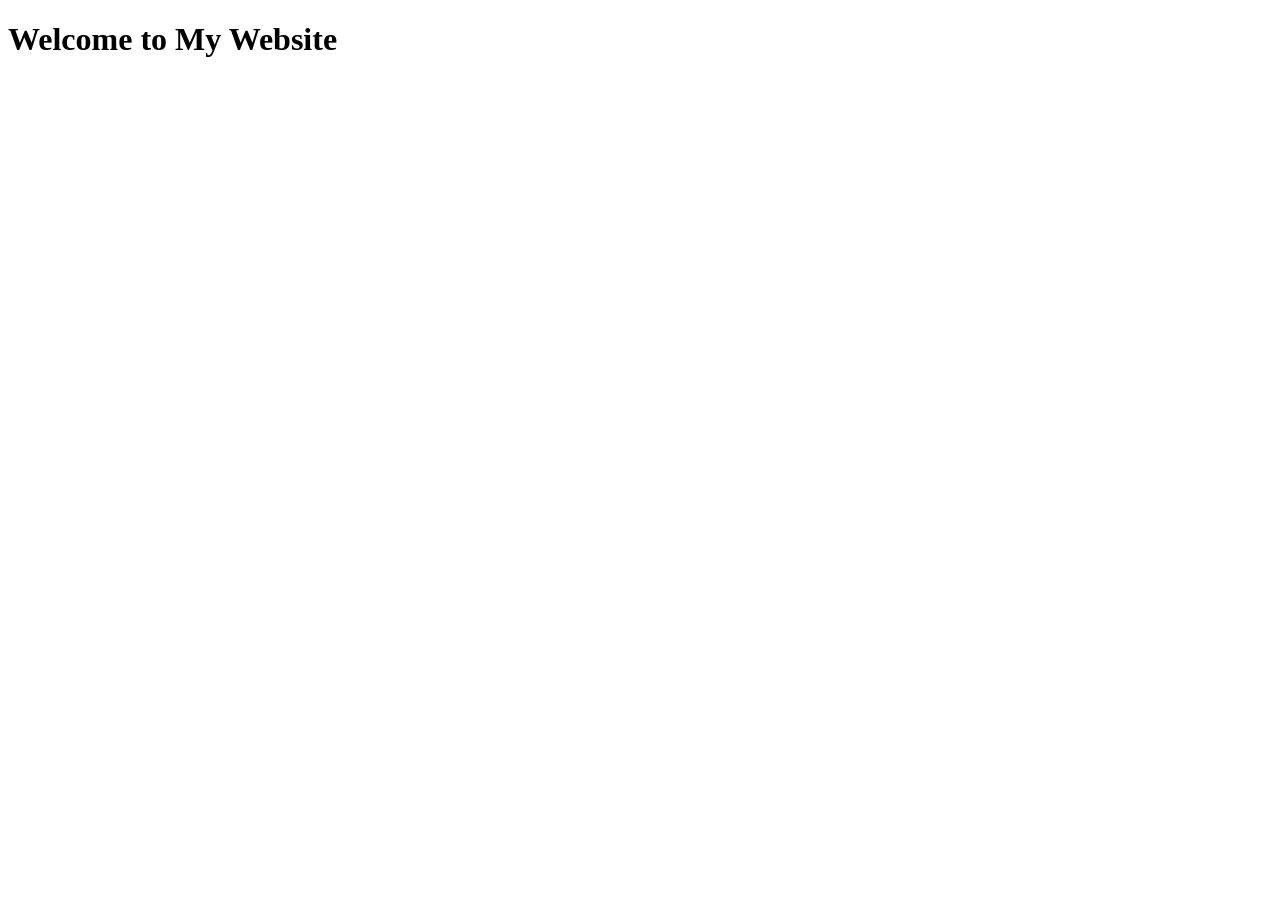
==== about.html @ d02b3698 "Update about.html to add Google Analytics tag" ====
<!DOCTYPE html>
<html lang="en">
<head>
    <meta charset="UTF-8">
    <meta name="viewport" content="width=device-width, initial-scale=1.0">
    <title>Your Website Title</title>
    <script async src="https://www.googletagmanager.com/gtag/js?id=G-6NM7Z8QV94"></script>
    <script>
      window.dataLayer = window.dataLayer || [];
      function gtag(){dataLayer.push(arguments);}
      gtag('js', new Date());

      gtag('config', 'G-6NM7Z8QV94');
    </script>
</head>
<body>
    <h1>Welcome to My Website</h1>
    <!-- Content goes here -->
</body>
</html>
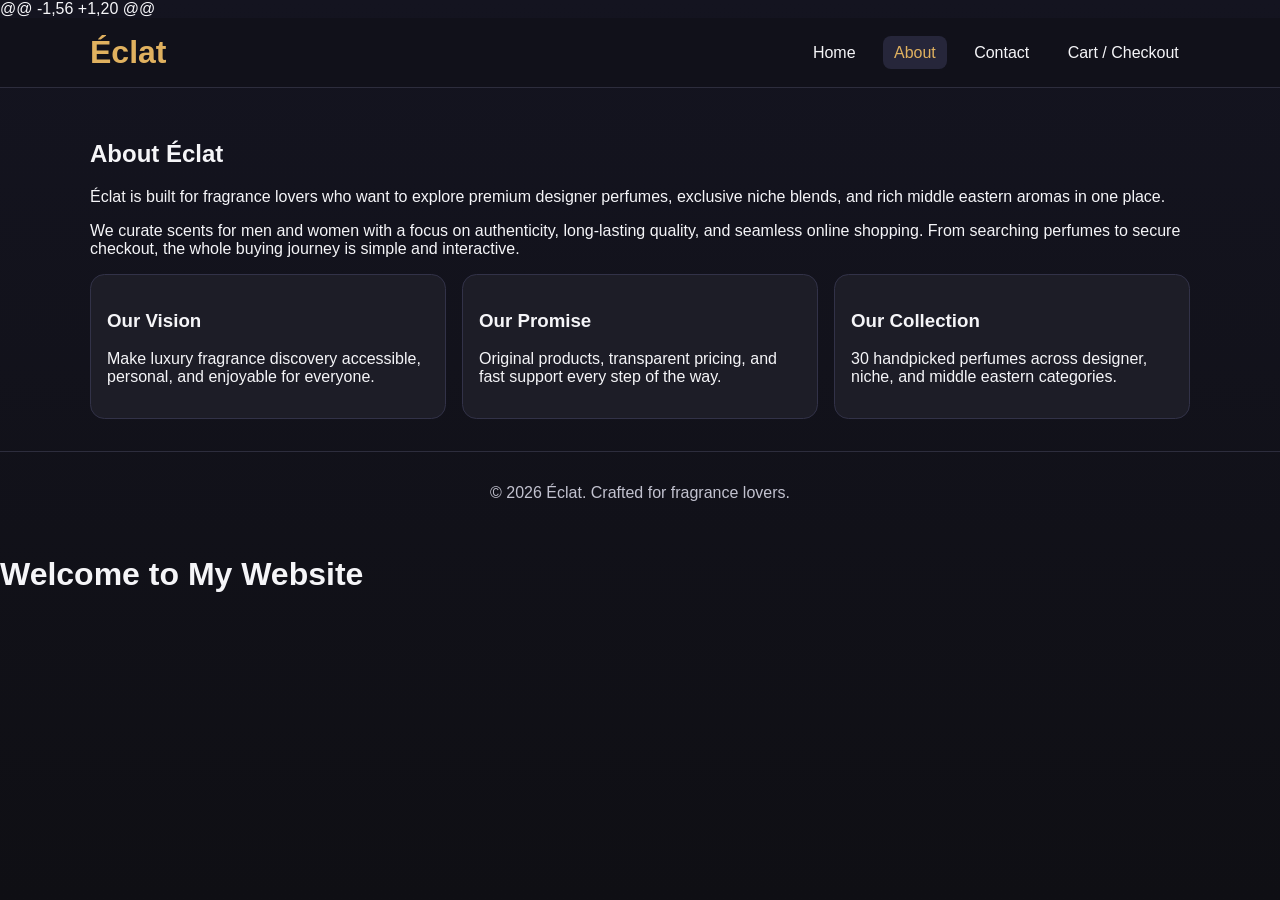
==== commit a9517751: "Update about.html" ====
--- a/about.html
+++ b/about.html
@@ -1,20 +1,63 @@
+@@ -1,56 +1,20 @@
 <!DOCTYPE html>
 <html lang="en">
 <head>
-    <meta charset="UTF-8">
-    <meta name="viewport" content="width=device-width, initial-scale=1.0">
-    <title>Your Website Title</title>
-    <script async src="https://www.googletagmanager.com/gtag/js?id=G-6NM7Z8QV94"></script>
-    <script>
-      window.dataLayer = window.dataLayer || [];
-      function gtag(){dataLayer.push(arguments);}
-      gtag('js', new Date());
+  <meta charset="UTF-8" />
+  <meta name="viewport" content="width=device-width, initial-scale=1.0" />
+  <title>Éclat | About</title>
+  <link rel="stylesheet" href="styles.css" />
+</head>
+<body>
+  <header class="site-header">
+    <div class="container nav-wrap">
+      <h1 class="logo">Éclat</h1>
+      <nav>
+        <ul class="nav-menu">
+          <li><a href="index.html">Home</a></li>
+          <li><a href="about.html" class="active">About</a></li>
+          <li><a href="contact.html">Contact</a></li>
+          <li><a href="checkout.html">Cart / Checkout</a></li>
+        </ul>
+      </nav>
+    </div>
+  </header>
 
-      gtag('config', 'G-6NM7Z8QV94');
-    </script>
+  <main class="container page-content">
+    <h2>About Éclat</h2>
+    <p>
+      Éclat is built for fragrance lovers who want to explore premium designer perfumes, exclusive niche blends,
+      and rich middle eastern aromas in one place.
+    </p>
+    <p>
+      We curate scents for men and women with a focus on authenticity, long-lasting quality, and seamless online shopping.
+      From searching perfumes to secure checkout, the whole buying journey is simple and interactive.
+    </p>
+    <div class="info-cards">
+      <article class="info-card">
+        <h3>Our Vision</h3>
+        <p>Make luxury fragrance discovery accessible, personal, and enjoyable for everyone.</p>
+      </article>
+      <article class="info-card">
+        <h3>Our Promise</h3>
+        <p>Original products, transparent pricing, and fast support every step of the way.</p>
+      </article>
+      <article class="info-card">
+        <h3>Our Collection</h3>
+        <p>30 handpicked perfumes across designer, niche, and middle eastern categories.</p>
+      </article>
+    </div>
+  </main>
+
+  <footer class="site-footer">
+    <div class="container">
+      <p>&copy; 2026 Éclat. Crafted for fragrance lovers.</p>
+    </div>
+  </footer>
+</body>
+</html>
 </head>
 <body>
     <h1>Welcome to My Website</h1>
     <!-- Content goes here -->
 </body>
-</html>+</html>
--- a/styles.css
+++ b/styles.css
@@ -0,0 +1,352 @@
+:root {
+  --bg: #0f0f14;
+  --card: #1d1d27;
+  --text: #f5f5f8;
+  --muted: #c2c2cf;
+  --accent: #e0b15f;
+  --accent-dark: #b68d44;
+  --danger: #ef5350;
+}
+
+* {
+  box-sizing: border-box;
+}
+
+body {
+  margin: 0;
+  font-family: "Segoe UI", Arial, sans-serif;
+  background: linear-gradient(180deg, #141420, #0f0f14);
+  color: var(--text);
+}
+
+.container {
+  width: min(1100px, 92%);
+  margin: 0 auto;
+}
+
+.site-header {
+  background: #11111a;
+  border-bottom: 1px solid #2d2d3d;
+  position: sticky;
+  top: 0;
+  z-index: 99;
+}
+
+.nav-wrap {
+  display: flex;
+  justify-content: space-between;
+  align-items: center;
+  padding: 1rem 0;
+}
+
+.logo {
+  margin: 0;
+  color: var(--accent);
+}
+
+.nav-menu {
+  list-style: none;
+  display: flex;
+  gap: 1rem;
+  padding: 0;
+  margin: 0;
+}
+
+.nav-menu a {
+  color: var(--text);
+  text-decoration: none;
+  padding: 0.5rem 0.7rem;
+  border-radius: 0.5rem;
+}
+
+.nav-menu a:hover,
+.nav-menu a.active {
+  background: #26263a;
+  color: var(--accent);
+}
+
+.hero {
+  padding: 3rem 0;
+  background: radial-gradient(circle at top left, #2a1e14, transparent 50%);
+}
+
+.hero h2 {
+  font-size: clamp(1.7rem, 4vw, 2.5rem);
+  margin-bottom: 0.5rem;
+}
+
+.hero p {
+  color: var(--muted);
+  max-width: 700px;
+}
+
+.btn {
+  display: inline-block;
+  background: var(--accent);
+  color: #151515;
+  border: none;
+  border-radius: 0.6rem;
+  padding: 0.7rem 1.1rem;
+  font-weight: 600;
+  cursor: pointer;
+  text-decoration: none;
+}
+
+.btn:hover {
+  background: var(--accent-dark);
+}
+
+.controls {
+  margin-top: 2rem;
+}
+
+.control-grid {
+  display: grid;
+  grid-template-columns: repeat(auto-fit, minmax(180px, 1fr));
+  gap: 0.8rem;
+}
+
+input, select, textarea {
+  width: 100%;
+  padding: 0.75rem;
+  border: 1px solid #39394f;
+  border-radius: 0.6rem;
+  background: #191925;
+  color: var(--text);
+}
+
+.results-count {
+  color: var(--muted);
+  margin-top: 0.7rem;
+}
+
+.products-grid {
+  display: grid;
+  grid-template-columns: repeat(auto-fit, minmax(230px, 1fr));
+  gap: 1rem;
+  margin: 1rem auto 2rem;
+}
+
+.product-card {
+  background: var(--card);
+  border: 1px solid #323248;
+  border-radius: 0.9rem;
+  overflow: hidden;
+}
+
+.product-card img {
+  width: 100%;
+  height: 220px;
+  object-fit: cover;
+  cursor: pointer;
+}
+
+.product-body {
+  padding: 0.9rem;
+}
+
+.product-body h4 {
+  margin: 0 0 0.3rem;
+}
+
+.details-link {
+  display: inline-block;
+  margin-top: 0.8rem;
+  color: var(--accent);
+  text-decoration: none;
+}
+
+.details-link:hover {
+  text-decoration: underline;
+}
+
+.badge-row {
+  display: flex;
+  gap: 0.5rem;
+  flex-wrap: wrap;
+  margin: 0.5rem 0;
+}
+
+.badge {
+  font-size: 0.75rem;
+  background: #2a2a3d;
+  color: var(--muted);
+  padding: 0.2rem 0.5rem;
+  border-radius: 999px;
+}
+
+.price-row {
+  display: flex;
+  justify-content: space-between;
+  align-items: center;
+}
+
+.price {
+  color: var(--accent);
+  font-size: 1.1rem;
+  font-weight: 700;
+}
+
+.cart-bar, .info-card {
+  background: var(--card);
+  border: 1px solid #323248;
+  border-radius: 0.9rem;
+  padding: 1rem;
+}
+
+.cart-bar {
+  display: flex;
+  justify-content: space-between;
+  align-items: center;
+  margin-bottom: 2rem;
+}
+
+.modal {
+  position: fixed;
+  inset: 0;
+  background: rgba(0, 0, 0, 0.8);
+  display: grid;
+  place-items: center;
+  z-index: 200;
+}
+
+.modal.hidden {
+  display: none;
+}
+
+.modal-content {
+  background: #141424;
+  border: 1px solid #373750;
+  border-radius: 1rem;
+  padding: 1rem;
+  width: min(700px, 90%);
+}
+
+.modal-content img {
+  width: 100%;
+  max-height: 75vh;
+  object-fit: cover;
+  border-radius: 0.6rem;
+}
+
+.close-btn {
+  float: right;
+  background: transparent;
+  color: #fff;
+  border: none;
+  font-size: 1.5rem;
+  cursor: pointer;
+}
+
+.page-content {
+  padding: 2rem 0;
+}
+
+.product-detail-card {
+  background: var(--card);
+  border: 1px solid #323248;
+  border-radius: 0.9rem;
+  padding: 1rem;
+}
+
+.product-detail-layout {
+  display: grid;
+  grid-template-columns: minmax(250px, 420px) 1fr;
+  gap: 1rem;
+}
+
+.product-detail-image {
+  width: 100%;
+  border-radius: 0.7rem;
+  object-fit: cover;
+  max-height: 450px;
+}
+
+.product-detail-info h2 {
+  margin-top: 0;
+}
+
+.product-detail-actions {
+  display: flex;
+  flex-wrap: wrap;
+  gap: 0.6rem;
+  margin-top: 0.8rem;
+}
+
+.btn-muted {
+  background: #2a2a3d;
+  color: #e8e8ef;
+}
+
+.info-cards, .contact-grid, .checkout-grid {
+  display: grid;
+  grid-template-columns: repeat(auto-fit, minmax(280px, 1fr));
+  gap: 1rem;
+}
+
+.form-stack {
+  display: grid;
+  gap: 0.7rem;
+}
+
+.status-text {
+  margin-top: 0.8rem;
+  color: #9be5aa;
+}
+
+.checkout-item {
+  display: grid;
+  grid-template-columns: 1fr auto;
+  gap: 0.5rem;
+  padding: 0.6rem 0;
+  border-bottom: 1px solid #2e2e40;
+}
+
+.checkout-actions {
+  display: flex;
+  gap: 0.4rem;
+}
+
+.checkout-actions button {
+  border: none;
+  background: #2c2c42;
+  color: #fff;
+  border-radius: 0.4rem;
+  padding: 0.3rem 0.5rem;
+  cursor: pointer;
+}
+
+.checkout-actions .remove-btn {
+  background: var(--danger);
+}
+
+.checkout-total {
+  font-size: 1.1rem;
+  color: var(--accent);
+  font-weight: 700;
+  margin-top: 1rem;
+}
+
+.site-footer {
+  border-top: 1px solid #2d2d3d;
+  padding: 1rem 0;
+  color: var(--muted);
+  text-align: center;
+}
+
+@media (max-width: 760px) {
+  .nav-wrap {
+    flex-direction: column;
+    gap: 0.7rem;
+  }
+
+  .cart-bar {
+    flex-direction: column;
+    align-items: flex-start;
+    gap: 0.8rem;
+  }
+
+  .product-detail-layout {
+    grid-template-columns: 1fr;
+  }
+}
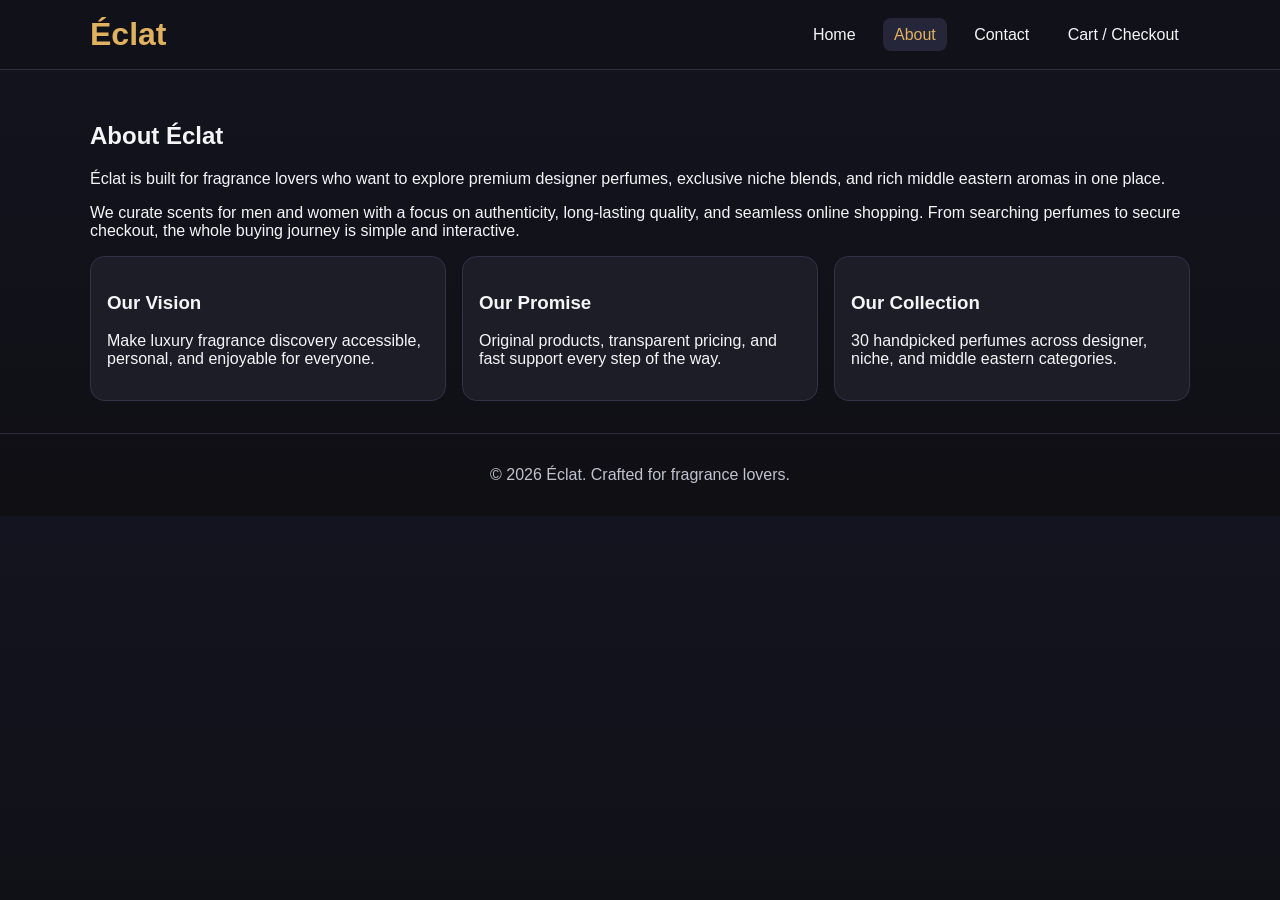
==== commit f6702fa6: "Add Google Analytics tag to all pages. Insert the provided gtag snippet immediately after the openin" ====
--- a/about.html
+++ b/about.html
@@ -1,7 +1,15 @@
-@@ -1,56 +1,20 @@
 <!DOCTYPE html>
 <html lang="en">
 <head>
+  <!-- Google tag (gtag.js) -->
+  <script async src="https://www.googletagmanager.com/gtag/js?id=G-6NM7Z8QV94"></script>
+  <script>
+    window.dataLayer = window.dataLayer || [];
+    function gtag(){dataLayer.push(arguments);}
+    gtag('js', new Date());
+
+    gtag('config', 'G-6NM7Z8QV94');
+  </script>
   <meta charset="UTF-8" />
   <meta name="viewport" content="width=device-width, initial-scale=1.0" />
   <title>Éclat | About</title>
@@ -55,9 +63,3 @@
   </footer>
 </body>
 </html>
-</head>
-<body>
-    <h1>Welcome to My Website</h1>
-    <!-- Content goes here -->
-</body>
-</html>
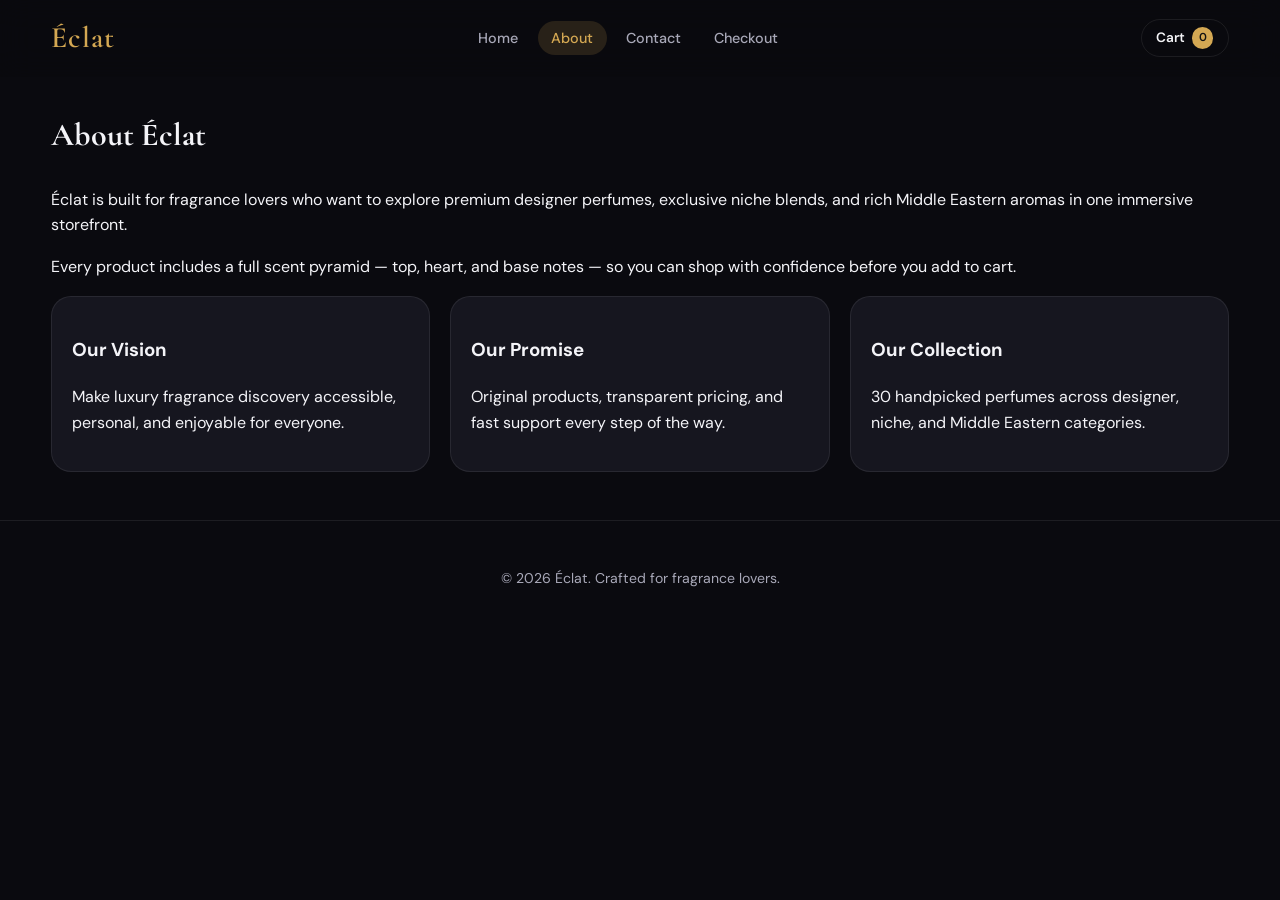
==== commit 2cf94875: "Elevate Éclat with luxury UI, scent pyramids, and performance fixes. Add premium typography, fluid p" ====
--- a/about.html
+++ b/about.html
@@ -1,57 +1,62 @@
 <!DOCTYPE html>
 <html lang="en">
 <head>
-  <!-- Google tag (gtag.js) -->
-  <script async src="https://www.googletagmanager.com/gtag/js?id=G-6NM7Z8QV94"></script>
+  <script async src="https://www.googletagmanager.com/gtag/js?id=G-GWTW44PSPQ"></script>
   <script>
     window.dataLayer = window.dataLayer || [];
     function gtag(){dataLayer.push(arguments);}
     gtag('js', new Date());
-
-    gtag('config', 'G-6NM7Z8QV94');
+    gtag('config', 'G-GWTW44PSPQ');
   </script>
   <meta charset="UTF-8" />
   <meta name="viewport" content="width=device-width, initial-scale=1.0" />
   <title>Éclat | About</title>
+  <link rel="preconnect" href="https://fonts.googleapis.com" />
+  <link rel="preconnect" href="https://fonts.gstatic.com" crossorigin />
   <link rel="stylesheet" href="styles.css" />
 </head>
 <body>
   <header class="site-header">
     <div class="container nav-wrap">
-      <h1 class="logo">Éclat</h1>
+      <a href="index.html" class="logo">Éclat</a>
       <nav>
         <ul class="nav-menu">
           <li><a href="index.html">Home</a></li>
           <li><a href="about.html" class="active">About</a></li>
           <li><a href="contact.html">Contact</a></li>
-          <li><a href="checkout.html">Cart / Checkout</a></li>
+          <li><a href="checkout.html">Checkout</a></li>
         </ul>
       </nav>
+      <div class="nav-actions">
+        <a href="checkout.html" class="cart-pill" aria-label="View cart">
+          Cart <span id="headerCartCount" class="cart-pill__count">0</span>
+        </a>
+      </div>
     </div>
   </header>
 
   <main class="container page-content">
-    <h2>About Éclat</h2>
-    <p>
+    <h2 class="reveal">About Éclat</h2>
+    <p class="reveal">
       Éclat is built for fragrance lovers who want to explore premium designer perfumes, exclusive niche blends,
-      and rich middle eastern aromas in one place.
+      and rich Middle Eastern aromas in one immersive storefront.
     </p>
-    <p>
-      We curate scents for men and women with a focus on authenticity, long-lasting quality, and seamless online shopping.
-      From searching perfumes to secure checkout, the whole buying journey is simple and interactive.
+    <p class="reveal">
+      Every product includes a full scent pyramid — top, heart, and base notes — so you can shop with confidence
+      before you add to cart.
     </p>
     <div class="info-cards">
-      <article class="info-card">
+      <article class="info-card reveal">
         <h3>Our Vision</h3>
         <p>Make luxury fragrance discovery accessible, personal, and enjoyable for everyone.</p>
       </article>
-      <article class="info-card">
+      <article class="info-card reveal">
         <h3>Our Promise</h3>
         <p>Original products, transparent pricing, and fast support every step of the way.</p>
       </article>
-      <article class="info-card">
+      <article class="info-card reveal">
         <h3>Our Collection</h3>
-        <p>30 handpicked perfumes across designer, niche, and middle eastern categories.</p>
+        <p>30 handpicked perfumes across designer, niche, and Middle Eastern categories.</p>
       </article>
     </div>
   </main>
@@ -61,5 +66,8 @@
       <p>&copy; 2026 Éclat. Crafted for fragrance lovers.</p>
     </div>
   </footer>
+
+  <script src="scent-profiles.js"></script>
+  <script src="app.js"></script>
 </body>
 </html>
--- a/styles.css
+++ b/styles.css
@@ -1,352 +1,1024 @@
-:root {
-  --bg: #0f0f14;
-  --card: #1d1d27;
-  --text: #f5f5f8;
-  --muted: #c2c2cf;
-  --accent: #e0b15f;
-  --accent-dark: #b68d44;
-  --danger: #ef5350;
-}
-
-* {
-  box-sizing: border-box;
-}
-
-body {
-  margin: 0;
-  font-family: "Segoe UI", Arial, sans-serif;
-  background: linear-gradient(180deg, #141420, #0f0f14);
-  color: var(--text);
-}
-
-.container {
-  width: min(1100px, 92%);
-  margin: 0 auto;
-}
-
-.site-header {
-  background: #11111a;
-  border-bottom: 1px solid #2d2d3d;
-  position: sticky;
-  top: 0;
-  z-index: 99;
-}
-
-.nav-wrap {
-  display: flex;
-  justify-content: space-between;
-  align-items: center;
-  padding: 1rem 0;
-}
-
-.logo {
-  margin: 0;
-  color: var(--accent);
-}
-
-.nav-menu {
-  list-style: none;
-  display: flex;
-  gap: 1rem;
-  padding: 0;
-  margin: 0;
-}
-
-.nav-menu a {
-  color: var(--text);
-  text-decoration: none;
-  padding: 0.5rem 0.7rem;
-  border-radius: 0.5rem;
-}
-
-.nav-menu a:hover,
-.nav-menu a.active {
-  background: #26263a;
-  color: var(--accent);
-}
-
-.hero {
-  padding: 3rem 0;
-  background: radial-gradient(circle at top left, #2a1e14, transparent 50%);
-}
-
-.hero h2 {
-  font-size: clamp(1.7rem, 4vw, 2.5rem);
-  margin-bottom: 0.5rem;
-}
-
-.hero p {
-  color: var(--muted);
-  max-width: 700px;
-}
-
-.btn {
-  display: inline-block;
-  background: var(--accent);
-  color: #151515;
-  border: none;
-  border-radius: 0.6rem;
-  padding: 0.7rem 1.1rem;
-  font-weight: 600;
-  cursor: pointer;
-  text-decoration: none;
-}
-
-.btn:hover {
-  background: var(--accent-dark);
-}
-
-.controls {
-  margin-top: 2rem;
-}
-
-.control-grid {
-  display: grid;
-  grid-template-columns: repeat(auto-fit, minmax(180px, 1fr));
-  gap: 0.8rem;
-}
-
-input, select, textarea {
-  width: 100%;
-  padding: 0.75rem;
-  border: 1px solid #39394f;
-  border-radius: 0.6rem;
-  background: #191925;
-  color: var(--text);
-}
-
-.results-count {
-  color: var(--muted);
-  margin-top: 0.7rem;
-}
-
-.products-grid {
-  display: grid;
-  grid-template-columns: repeat(auto-fit, minmax(230px, 1fr));
-  gap: 1rem;
-  margin: 1rem auto 2rem;
-}
-
-.product-card {
-  background: var(--card);
-  border: 1px solid #323248;
-  border-radius: 0.9rem;
-  overflow: hidden;
-}
-
-.product-card img {
-  width: 100%;
-  height: 220px;
-  object-fit: cover;
-  cursor: pointer;
-}
-
-.product-body {
-  padding: 0.9rem;
-}
-
-.product-body h4 {
-  margin: 0 0 0.3rem;
-}
-
-.details-link {
-  display: inline-block;
-  margin-top: 0.8rem;
-  color: var(--accent);
-  text-decoration: none;
-}
-
-.details-link:hover {
-  text-decoration: underline;
-}
-
-.badge-row {
-  display: flex;
-  gap: 0.5rem;
-  flex-wrap: wrap;
-  margin: 0.5rem 0;
-}
-
-.badge {
-  font-size: 0.75rem;
-  background: #2a2a3d;
-  color: var(--muted);
-  padding: 0.2rem 0.5rem;
-  border-radius: 999px;
-}
-
-.price-row {
-  display: flex;
-  justify-content: space-between;
-  align-items: center;
-}
-
-.price {
-  color: var(--accent);
-  font-size: 1.1rem;
-  font-weight: 700;
-}
-
-.cart-bar, .info-card {
-  background: var(--card);
-  border: 1px solid #323248;
-  border-radius: 0.9rem;
-  padding: 1rem;
-}
-
-.cart-bar {
-  display: flex;
-  justify-content: space-between;
-  align-items: center;
-  margin-bottom: 2rem;
-}
-
-.modal {
-  position: fixed;
-  inset: 0;
-  background: rgba(0, 0, 0, 0.8);
-  display: grid;
-  place-items: center;
-  z-index: 200;
-}
-
-.modal.hidden {
-  display: none;
-}
-
-.modal-content {
-  background: #141424;
-  border: 1px solid #373750;
-  border-radius: 1rem;
-  padding: 1rem;
-  width: min(700px, 90%);
-}
-
-.modal-content img {
-  width: 100%;
-  max-height: 75vh;
-  object-fit: cover;
-  border-radius: 0.6rem;
-}
-
-.close-btn {
-  float: right;
-  background: transparent;
-  color: #fff;
-  border: none;
-  font-size: 1.5rem;
-  cursor: pointer;
-}
-
-.page-content {
-  padding: 2rem 0;
-}
-
-.product-detail-card {
-  background: var(--card);
-  border: 1px solid #323248;
-  border-radius: 0.9rem;
-  padding: 1rem;
-}
-
-.product-detail-layout {
-  display: grid;
-  grid-template-columns: minmax(250px, 420px) 1fr;
-  gap: 1rem;
-}
-
-.product-detail-image {
-  width: 100%;
-  border-radius: 0.7rem;
-  object-fit: cover;
-  max-height: 450px;
-}
-
-.product-detail-info h2 {
-  margin-top: 0;
-}
-
-.product-detail-actions {
-  display: flex;
-  flex-wrap: wrap;
-  gap: 0.6rem;
-  margin-top: 0.8rem;
-}
-
-.btn-muted {
-  background: #2a2a3d;
-  color: #e8e8ef;
-}
-
-.info-cards, .contact-grid, .checkout-grid {
-  display: grid;
-  grid-template-columns: repeat(auto-fit, minmax(280px, 1fr));
-  gap: 1rem;
-}
-
-.form-stack {
-  display: grid;
-  gap: 0.7rem;
-}
-
-.status-text {
-  margin-top: 0.8rem;
-  color: #9be5aa;
-}
-
-.checkout-item {
-  display: grid;
-  grid-template-columns: 1fr auto;
-  gap: 0.5rem;
-  padding: 0.6rem 0;
-  border-bottom: 1px solid #2e2e40;
-}
-
-.checkout-actions {
-  display: flex;
-  gap: 0.4rem;
-}
-
-.checkout-actions button {
-  border: none;
-  background: #2c2c42;
-  color: #fff;
-  border-radius: 0.4rem;
-  padding: 0.3rem 0.5rem;
-  cursor: pointer;
-}
-
-.checkout-actions .remove-btn {
-  background: var(--danger);
-}
-
-.checkout-total {
-  font-size: 1.1rem;
-  color: var(--accent);
-  font-weight: 700;
-  margin-top: 1rem;
-}
-
-.site-footer {
-  border-top: 1px solid #2d2d3d;
-  padding: 1rem 0;
-  color: var(--muted);
-  text-align: center;
-}
-
-@media (max-width: 760px) {
-  .nav-wrap {
-    flex-direction: column;
-    gap: 0.7rem;
-  }
-
-  .cart-bar {
-    flex-direction: column;
-    align-items: flex-start;
-    gap: 0.8rem;
-  }
-
-  .product-detail-layout {
-    grid-template-columns: 1fr;
-  }
-}
+@import url("https://fonts.googleapis.com/css2?family=Cormorant+Garamond:ital,wght@0,500;0,600;1,500&family=DM+Sans:opsz,wght@9..40,400;9..40,500;9..40,600;9..40,700&display=swap");
+
+:root {
+  --bg: #0a0a0f;
+  --bg-elevated: #12121a;
+  --card: #16161f;
+  --card-hover: #1c1c28;
+  --text: #f4f4f8;
+  --muted: #a8a8b8;
+  --accent: #d4a853;
+  --accent-soft: rgba(212, 168, 83, 0.15);
+  --accent-dark: #b8893a;
+  --border: rgba(255, 255, 255, 0.08);
+  --danger: #e85d5d;
+  --radius: 12px;
+  --radius-lg: 20px;
+  --shadow: 0 20px 50px rgba(0, 0, 0, 0.45);
+  --transition: 0.35s cubic-bezier(0.22, 1, 0.36, 1);
+  --font-display: "Cormorant Garamond", Georgia, serif;
+  --font-body: "DM Sans", system-ui, sans-serif;
+  --img-ratio: 4 / 5;
+}
+
+@media (prefers-reduced-motion: reduce) {
+  *, *::before, *::after {
+    animation-duration: 0.01ms !important;
+    transition-duration: 0.01ms !important;
+  }
+}
+
+* { box-sizing: border-box; }
+
+html { scroll-behavior: smooth; }
+
+body {
+  margin: 0;
+  font-family: var(--font-body);
+  background: var(--bg);
+  color: var(--text);
+  line-height: 1.6;
+  -webkit-font-smoothing: antialiased;
+}
+
+.container {
+  width: min(1180px, 92%);
+  margin: 0 auto;
+}
+
+/* Announcement */
+.announcement {
+  background: linear-gradient(90deg, #1a1510, #12121a, #1a1510);
+  border-bottom: 1px solid var(--border);
+  text-align: center;
+  padding: 0.55rem 1rem;
+  font-size: 0.82rem;
+  color: var(--muted);
+  letter-spacing: 0.02em;
+}
+
+.announcement strong { color: var(--accent); font-weight: 600; }
+
+/* Header */
+.site-header {
+  background: rgba(10, 10, 15, 0.72);
+  backdrop-filter: blur(16px);
+  border-bottom: 1px solid transparent;
+  position: sticky;
+  top: 0;
+  z-index: 100;
+  transition: border-color var(--transition), box-shadow var(--transition);
+}
+
+.site-header.is-scrolled {
+  border-color: var(--border);
+  box-shadow: 0 8px 32px rgba(0, 0, 0, 0.35);
+}
+
+.nav-wrap {
+  display: flex;
+  justify-content: space-between;
+  align-items: center;
+  padding: 0.9rem 0;
+  gap: 1rem;
+}
+
+.logo {
+  margin: 0;
+  font-family: var(--font-display);
+  font-size: 1.85rem;
+  font-weight: 600;
+  color: var(--accent);
+  letter-spacing: 0.04em;
+  text-decoration: none;
+}
+
+.nav-menu {
+  list-style: none;
+  display: flex;
+  gap: 0.35rem;
+  padding: 0;
+  margin: 0;
+  flex-wrap: wrap;
+}
+
+.nav-menu a {
+  color: var(--muted);
+  text-decoration: none;
+  padding: 0.5rem 0.85rem;
+  border-radius: 999px;
+  font-size: 0.9rem;
+  font-weight: 500;
+  transition: color var(--transition), background var(--transition);
+}
+
+.nav-menu a:hover,
+.nav-menu a.active {
+  background: var(--accent-soft);
+  color: var(--accent);
+}
+
+.nav-actions {
+  display: flex;
+  align-items: center;
+  gap: 0.75rem;
+}
+
+.cart-pill {
+  display: inline-flex;
+  align-items: center;
+  gap: 0.4rem;
+  padding: 0.45rem 0.9rem;
+  border-radius: 999px;
+  border: 1px solid var(--border);
+  color: var(--text);
+  text-decoration: none;
+  font-size: 0.85rem;
+  font-weight: 600;
+  transition: border-color var(--transition), background var(--transition), transform 0.2s;
+}
+
+.cart-pill:hover {
+  border-color: var(--accent);
+  background: var(--accent-soft);
+  transform: translateY(-1px);
+}
+
+.cart-pill__count {
+  background: var(--accent);
+  color: #111;
+  min-width: 1.35rem;
+  height: 1.35rem;
+  border-radius: 999px;
+  display: grid;
+  place-items: center;
+  font-size: 0.72rem;
+}
+
+/* Hero */
+.hero {
+  position: relative;
+  padding: clamp(3rem, 8vw, 5.5rem) 0;
+  overflow: hidden;
+}
+
+.hero::before {
+  content: "";
+  position: absolute;
+  inset: 0;
+  background:
+    radial-gradient(ellipse 80% 60% at 20% 0%, rgba(212, 168, 83, 0.12), transparent),
+    radial-gradient(ellipse 50% 40% at 90% 80%, rgba(100, 80, 180, 0.08), transparent);
+  pointer-events: none;
+}
+
+.hero .container { position: relative; z-index: 1; }
+
+.hero h2 {
+  font-family: var(--font-display);
+  font-size: clamp(2.2rem, 6vw, 3.75rem);
+  font-weight: 600;
+  line-height: 1.1;
+  margin: 0 0 1rem;
+  max-width: 14ch;
+}
+
+.hero p {
+  color: var(--muted);
+  max-width: 520px;
+  font-size: 1.05rem;
+  margin-bottom: 1.75rem;
+}
+
+.hero-cta {
+  display: flex;
+  flex-wrap: wrap;
+  gap: 0.75rem;
+}
+
+/* Category showcase */
+.category-showcase {
+  padding: 2.5rem 0 1rem;
+}
+
+.category-showcase h3,
+.controls h3,
+.section-title {
+  font-family: var(--font-display);
+  font-size: 1.75rem;
+  font-weight: 600;
+  margin: 0 0 1rem;
+}
+
+.category-cards {
+  display: grid;
+  grid-template-columns: repeat(3, 1fr);
+  gap: 1rem;
+}
+
+.category-card {
+  position: relative;
+  border: 1px solid var(--border);
+  border-radius: var(--radius-lg);
+  padding: 1.5rem;
+  background: var(--card);
+  cursor: pointer;
+  overflow: hidden;
+  transition: transform var(--transition), border-color var(--transition), box-shadow var(--transition);
+}
+
+.category-card::after {
+  content: "";
+  position: absolute;
+  inset: 0;
+  background: linear-gradient(135deg, transparent 40%, rgba(212, 168, 83, 0.08));
+  opacity: 0;
+  transition: opacity var(--transition);
+}
+
+.category-card:hover {
+  transform: translateY(-4px);
+  border-color: rgba(212, 168, 83, 0.35);
+  box-shadow: var(--shadow);
+}
+
+.category-card:hover::after { opacity: 1; }
+
+.category-card h4 {
+  margin: 0 0 0.35rem;
+  font-family: var(--font-display);
+  font-size: 1.35rem;
+}
+
+.category-card p {
+  margin: 0;
+  color: var(--muted);
+  font-size: 0.88rem;
+}
+
+.category-card span {
+  display: inline-block;
+  margin-top: 0.75rem;
+  color: var(--accent);
+  font-size: 0.85rem;
+  font-weight: 600;
+}
+
+/* Trust strip */
+.trust-strip {
+  display: grid;
+  grid-template-columns: repeat(4, 1fr);
+  gap: 1rem;
+  padding: 1.5rem 0 2rem;
+  border-bottom: 1px solid var(--border);
+  margin-bottom: 0.5rem;
+}
+
+.trust-item {
+  text-align: center;
+  font-size: 0.85rem;
+  color: var(--muted);
+}
+
+.trust-item strong {
+  display: block;
+  color: var(--text);
+  font-size: 0.95rem;
+  margin-bottom: 0.2rem;
+}
+
+/* Controls & pills */
+.controls { margin-top: 1.5rem; }
+
+.category-pills {
+  display: flex;
+  flex-wrap: wrap;
+  gap: 0.5rem;
+  margin-bottom: 1rem;
+}
+
+.category-pill {
+  border: 1px solid var(--border);
+  background: transparent;
+  color: var(--muted);
+  padding: 0.45rem 1rem;
+  border-radius: 999px;
+  font-family: inherit;
+  font-size: 0.85rem;
+  font-weight: 500;
+  cursor: pointer;
+  transition: all var(--transition);
+}
+
+.category-pill:hover,
+.category-pill.is-active {
+  border-color: var(--accent);
+  background: var(--accent-soft);
+  color: var(--accent);
+}
+
+.control-grid {
+  display: grid;
+  grid-template-columns: 1.4fr repeat(2, 1fr);
+  gap: 0.75rem;
+}
+
+input, select, textarea {
+  width: 100%;
+  padding: 0.8rem 1rem;
+  border: 1px solid var(--border);
+  border-radius: var(--radius);
+  background: var(--bg-elevated);
+  color: var(--text);
+  font-family: inherit;
+  font-size: 0.92rem;
+  transition: border-color var(--transition), box-shadow var(--transition);
+}
+
+input:focus, select:focus, textarea:focus {
+  outline: none;
+  border-color: var(--accent);
+  box-shadow: 0 0 0 3px var(--accent-soft);
+}
+
+.results-count {
+  color: var(--muted);
+  margin-top: 0.85rem;
+  font-size: 0.9rem;
+}
+
+/* Product grid */
+.products-grid {
+  display: grid;
+  grid-template-columns: repeat(auto-fill, minmax(260px, 1fr));
+  gap: 1.25rem;
+  margin: 1.5rem auto 2.5rem;
+  transition: opacity 0.25s;
+}
+
+.products-grid.is-updating { opacity: 0.55; }
+
+.product-card {
+  background: var(--card);
+  border: 1px solid var(--border);
+  border-radius: var(--radius-lg);
+  overflow: hidden;
+  opacity: 0;
+  transform: translateY(16px);
+  transition: opacity 0.5s ease, transform 0.5s ease, box-shadow var(--transition), border-color var(--transition);
+  transition-delay: var(--delay, 0ms);
+}
+
+.product-card.is-visible {
+  opacity: 1;
+  transform: translateY(0);
+}
+
+.product-card:hover {
+  border-color: rgba(212, 168, 83, 0.3);
+  box-shadow: var(--shadow);
+}
+
+.product-card__media {
+  display: block;
+  position: relative;
+  aspect-ratio: var(--img-ratio);
+  overflow: hidden;
+  background: #0d0d12;
+}
+
+.product-card__media img {
+  width: 100%;
+  height: 100%;
+  object-fit: cover;
+  transition: transform 0.6s cubic-bezier(0.22, 1, 0.36, 1);
+}
+
+.product-card:hover .product-card__media img {
+  transform: scale(1.06);
+}
+
+.product-card__overlay {
+  position: absolute;
+  inset: 0;
+  display: grid;
+  place-items: center;
+  background: rgba(0, 0, 0, 0.45);
+  color: #fff;
+  font-size: 0.85rem;
+  font-weight: 600;
+  letter-spacing: 0.06em;
+  text-transform: uppercase;
+  opacity: 0;
+  transition: opacity var(--transition);
+}
+
+.product-card:hover .product-card__overlay { opacity: 1; }
+
+.product-body { padding: 1.1rem 1.15rem 1.25rem; }
+
+.product-body h4 {
+  margin: 0 0 0.35rem;
+  font-size: 1rem;
+  font-weight: 600;
+}
+
+.product-body h4 a {
+  color: inherit;
+  text-decoration: none;
+}
+
+.product-body h4 a:hover { color: var(--accent); }
+
+.product-card__notes {
+  margin: 0 0 0.6rem;
+  font-size: 0.8rem;
+  color: var(--muted);
+}
+
+.badge-row {
+  display: flex;
+  gap: 0.4rem;
+  flex-wrap: wrap;
+  margin-bottom: 0.75rem;
+}
+
+.badge {
+  font-size: 0.7rem;
+  background: rgba(255, 255, 255, 0.06);
+  color: var(--muted);
+  padding: 0.25rem 0.55rem;
+  border-radius: 999px;
+  text-transform: uppercase;
+  letter-spacing: 0.04em;
+}
+
+.badge--gender { border: 1px solid var(--border); }
+
+.price-row {
+  display: flex;
+  justify-content: space-between;
+  align-items: center;
+  gap: 0.5rem;
+}
+
+.price {
+  color: var(--accent);
+  font-size: 1.15rem;
+  font-weight: 700;
+}
+
+.price--lg { font-size: 1.75rem; }
+
+.details-link {
+  display: inline-block;
+  margin-top: 0.85rem;
+  color: var(--accent);
+  text-decoration: none;
+  font-size: 0.85rem;
+  font-weight: 500;
+  transition: gap 0.2s;
+}
+
+.details-link:hover { text-decoration: underline; }
+
+/* Buttons */
+.btn {
+  display: inline-flex;
+  align-items: center;
+  justify-content: center;
+  background: linear-gradient(135deg, var(--accent), var(--accent-dark));
+  color: #111;
+  border: none;
+  border-radius: var(--radius);
+  padding: 0.75rem 1.25rem;
+  font-family: inherit;
+  font-weight: 600;
+  font-size: 0.9rem;
+  cursor: pointer;
+  text-decoration: none;
+  transition: transform 0.2s, box-shadow var(--transition), filter var(--transition);
+}
+
+.btn:hover {
+  transform: translateY(-2px);
+  box-shadow: 0 8px 24px rgba(212, 168, 83, 0.25);
+  filter: brightness(1.05);
+}
+
+.btn--sm { padding: 0.5rem 0.9rem; font-size: 0.82rem; }
+
+.btn--outline {
+  background: transparent;
+  border: 1px solid var(--accent);
+  color: var(--accent);
+}
+
+.btn--outline:hover {
+  background: var(--accent-soft);
+  color: var(--accent);
+}
+
+.btn-muted {
+  background: rgba(255, 255, 255, 0.06);
+  color: var(--text);
+  border: 1px solid var(--border);
+}
+
+.btn-muted:hover {
+  background: rgba(255, 255, 255, 0.1);
+  color: var(--text);
+}
+
+/* Cart bar & sticky */
+.cart-bar {
+  background: var(--card);
+  border: 1px solid var(--border);
+  border-radius: var(--radius-lg);
+  padding: 1.25rem 1.5rem;
+  display: flex;
+  justify-content: space-between;
+  align-items: center;
+  margin-bottom: 3rem;
+  gap: 1rem;
+}
+
+.sticky-cart {
+  position: fixed;
+  bottom: 1.25rem;
+  right: 1.25rem;
+  z-index: 90;
+  background: var(--card);
+  border: 1px solid rgba(212, 168, 83, 0.35);
+  border-radius: var(--radius-lg);
+  padding: 0.85rem 1.1rem;
+  display: flex;
+  align-items: center;
+  gap: 0.85rem;
+  box-shadow: var(--shadow);
+  transform: translateY(120%);
+  opacity: 0;
+  transition: transform var(--transition), opacity var(--transition);
+}
+
+.sticky-cart.is-visible {
+  transform: translateY(0);
+  opacity: 1;
+}
+
+.sticky-cart p { margin: 0; font-size: 0.85rem; }
+
+.sticky-cart .btn { padding: 0.55rem 0.9rem; font-size: 0.82rem; }
+
+/* Toast */
+.toast {
+  position: fixed;
+  bottom: 5rem;
+  left: 50%;
+  transform: translateX(-50%) translateY(20px);
+  background: var(--card);
+  border: 1px solid var(--accent);
+  color: var(--text);
+  padding: 0.75rem 1.25rem;
+  border-radius: var(--radius);
+  font-size: 0.9rem;
+  z-index: 200;
+  opacity: 0;
+  pointer-events: none;
+  transition: opacity 0.3s, transform 0.3s;
+  box-shadow: var(--shadow);
+}
+
+.toast.is-visible {
+  opacity: 1;
+  transform: translateX(-50%) translateY(0);
+}
+
+/* Reveal */
+.reveal {
+  opacity: 0;
+  transform: translateY(24px);
+  transition: opacity 0.7s ease, transform 0.7s ease;
+}
+
+.reveal.is-visible {
+  opacity: 1;
+  transform: translateY(0);
+}
+
+/* PDP */
+.page-content { padding: 2rem 0 3rem; }
+
+.product-detail-card {
+  background: transparent;
+  border: none;
+  padding: 0;
+}
+
+.breadcrumb {
+  display: flex;
+  flex-wrap: wrap;
+  gap: 0.5rem;
+  font-size: 0.85rem;
+  color: var(--muted);
+  margin-bottom: 1.5rem;
+}
+
+.breadcrumb a {
+  color: var(--muted);
+  text-decoration: none;
+}
+
+.breadcrumb a:hover { color: var(--accent); }
+
+.product-detail-layout {
+  display: grid;
+  grid-template-columns: minmax(280px, 1fr) 1.2fr;
+  gap: clamp(1.5rem, 4vw, 3rem);
+  align-items: start;
+}
+
+.product-detail-image-wrap {
+  aspect-ratio: 1;
+  border-radius: var(--radius-lg);
+  overflow: hidden;
+  background: var(--card);
+  border: 1px solid var(--border);
+}
+
+.product-detail-image {
+  width: 100%;
+  height: 100%;
+  object-fit: cover;
+}
+
+.product-detail-info h2 {
+  font-family: var(--font-display);
+  font-size: clamp(1.75rem, 4vw, 2.5rem);
+  margin: 0.25rem 0 0.5rem;
+  line-height: 1.15;
+}
+
+.eyebrow {
+  text-transform: uppercase;
+  letter-spacing: 0.12em;
+  font-size: 0.72rem;
+  color: var(--accent);
+  margin: 0;
+}
+
+.product-tagline {
+  color: var(--muted);
+  font-style: italic;
+  font-family: var(--font-display);
+  font-size: 1.15rem;
+  margin: 0 0 1rem;
+}
+
+.product-desc {
+  color: var(--muted);
+  max-width: 52ch;
+}
+
+.size-select {
+  display: flex;
+  gap: 0.5rem;
+  margin: 1.25rem 0;
+}
+
+.size-btn {
+  padding: 0.55rem 1rem;
+  border-radius: var(--radius);
+  border: 1px solid var(--border);
+  background: transparent;
+  color: var(--muted);
+  font-family: inherit;
+  cursor: pointer;
+  transition: all var(--transition);
+}
+
+.size-btn.is-active,
+.size-btn:hover {
+  border-color: var(--accent);
+  color: var(--accent);
+  background: var(--accent-soft);
+}
+
+.cart-qty-line { font-size: 0.9rem; color: var(--muted); }
+
+.product-detail-actions {
+  display: flex;
+  flex-wrap: wrap;
+  gap: 0.65rem;
+  margin: 1rem 0 2rem;
+}
+
+/* Scent pyramid */
+.scent-pyramid {
+  margin-top: 2rem;
+  padding-top: 2rem;
+  border-top: 1px solid var(--border);
+}
+
+.scent-mood {
+  color: var(--muted);
+  margin: -0.5rem 0 1.25rem;
+  font-style: italic;
+}
+
+.scent-pyramid__visual {
+  display: flex;
+  flex-direction: column;
+  align-items: center;
+  gap: 0.35rem;
+  margin-bottom: 1.75rem;
+}
+
+.pyramid-tier {
+  text-align: center;
+  padding: 0.65rem 1.25rem;
+  border-radius: var(--radius);
+  border: 1px solid var(--border);
+  transition: transform var(--transition);
+}
+
+.pyramid-tier--top {
+  width: 42%;
+  background: rgba(100, 180, 255, 0.08);
+  border-color: rgba(100, 180, 255, 0.2);
+}
+
+.pyramid-tier--heart {
+  width: 62%;
+  background: rgba(212, 100, 180, 0.08);
+  border-color: rgba(212, 100, 180, 0.2);
+}
+
+.pyramid-tier--base {
+  width: 82%;
+  background: rgba(212, 168, 83, 0.1);
+  border-color: rgba(212, 168, 83, 0.25);
+}
+
+.pyramid-tier span {
+  display: block;
+  font-size: 0.7rem;
+  text-transform: uppercase;
+  letter-spacing: 0.1em;
+  color: var(--muted);
+}
+
+.pyramid-tier p {
+  margin: 0.2rem 0 0;
+  font-size: 0.82rem;
+}
+
+.scent-layer {
+  display: grid;
+  grid-template-columns: 100px 1fr;
+  gap: 1rem;
+  align-items: start;
+  padding: 0.85rem 0;
+  border-bottom: 1px solid var(--border);
+}
+
+.scent-layer__label {
+  display: flex;
+  flex-direction: column;
+  gap: 0.15rem;
+}
+
+.scent-layer__label strong { font-size: 0.9rem; }
+
+.scent-layer__label small {
+  font-size: 0.72rem;
+  color: var(--muted);
+  text-transform: uppercase;
+  letter-spacing: 0.06em;
+}
+
+.scent-layer__dot {
+  width: 8px;
+  height: 8px;
+  border-radius: 50%;
+  margin-bottom: 0.35rem;
+}
+
+.scent-layer--top .scent-layer__dot { background: #6eb5ff; }
+.scent-layer--heart .scent-layer__dot { background: #e08ac4; }
+.scent-layer--base .scent-layer__dot { background: var(--accent); }
+
+.scent-layer__notes {
+  display: flex;
+  flex-wrap: wrap;
+  gap: 0.45rem;
+}
+
+.note-chip {
+  position: relative;
+  font-size: 0.82rem;
+  padding: 0.35rem 0.7rem;
+  border-radius: 999px;
+  background: rgba(255, 255, 255, 0.05);
+  border: 1px solid var(--border);
+  cursor: default;
+  transition: border-color 0.2s, background 0.2s;
+}
+
+.note-chip:hover,
+.note-chip:focus {
+  border-color: var(--accent);
+  background: var(--accent-soft);
+  outline: none;
+}
+
+.note-tooltip {
+  position: absolute;
+  bottom: calc(100% + 8px);
+  left: 50%;
+  transform: translateX(-50%) scale(0.95);
+  background: #1e1e2a;
+  border: 1px solid var(--border);
+  padding: 0.4rem 0.65rem;
+  border-radius: 8px;
+  font-size: 0.72rem;
+  white-space: nowrap;
+  opacity: 0;
+  pointer-events: none;
+  transition: opacity 0.2s, transform 0.2s;
+  z-index: 5;
+}
+
+.note-chip:hover .note-tooltip,
+.note-chip:focus .note-tooltip {
+  opacity: 1;
+  transform: translateX(-50%) scale(1);
+}
+
+.scent-meta {
+  display: grid;
+  grid-template-columns: 1fr 1fr;
+  gap: 1rem;
+  margin-top: 1.25rem;
+}
+
+.scent-meta__item {
+  background: var(--card);
+  border: 1px solid var(--border);
+  border-radius: var(--radius);
+  padding: 1rem;
+}
+
+.scent-meta__item span {
+  display: block;
+  font-size: 0.72rem;
+  text-transform: uppercase;
+  letter-spacing: 0.08em;
+  color: var(--muted);
+  margin-bottom: 0.25rem;
+}
+
+.scent-meta__item strong { font-size: 1rem; }
+
+/* Shared cards */
+.info-card, .cart-bar {
+  background: var(--card);
+  border: 1px solid var(--border);
+  border-radius: var(--radius-lg);
+  padding: 1.25rem;
+}
+
+.info-cards, .contact-grid, .checkout-grid {
+  display: grid;
+  grid-template-columns: repeat(auto-fit, minmax(280px, 1fr));
+  gap: 1.25rem;
+}
+
+.form-stack { display: grid; gap: 0.75rem; }
+
+.status-text {
+  margin-top: 0.85rem;
+  color: #7dd99a;
+  font-size: 0.9rem;
+}
+
+.checkout-item {
+  display: grid;
+  grid-template-columns: 1fr auto;
+  gap: 0.75rem;
+  padding: 0.85rem 0;
+  border-bottom: 1px solid var(--border);
+  align-items: center;
+}
+
+.checkout-item__info {
+  display: flex;
+  gap: 0.85rem;
+  align-items: center;
+}
+
+.checkout-thumb {
+  width: 56px;
+  height: 56px;
+  object-fit: cover;
+  border-radius: 8px;
+  flex-shrink: 0;
+  background: #0d0d12;
+}
+
+.checkout-actions {
+  display: flex;
+  gap: 0.35rem;
+  flex-wrap: wrap;
+}
+
+.checkout-actions button {
+  border: none;
+  background: rgba(255, 255, 255, 0.08);
+  color: #fff;
+  border-radius: 8px;
+  padding: 0.4rem 0.6rem;
+  cursor: pointer;
+  font-family: inherit;
+  transition: background 0.2s;
+}
+
+.checkout-actions button:hover { background: rgba(255, 255, 255, 0.14); }
+
+.checkout-actions .remove-btn { background: rgba(232, 93, 93, 0.25); color: #ff9a9a; }
+
+.checkout-total {
+  font-size: 1.2rem;
+  color: var(--accent);
+  font-weight: 700;
+  margin-top: 1rem;
+}
+
+.empty-cart-msg a { color: var(--accent); }
+
+.modal {
+  position: fixed;
+  inset: 0;
+  background: rgba(0, 0, 0, 0.85);
+  display: grid;
+  place-items: center;
+  z-index: 200;
+  backdrop-filter: blur(4px);
+}
+
+.modal.hidden { display: none; }
+
+.modal-content {
+  background: var(--card);
+  border: 1px solid var(--border);
+  border-radius: var(--radius-lg);
+  padding: 1.25rem;
+  width: min(700px, 92%);
+}
+
+.modal-content img {
+  width: 100%;
+  max-height: 75vh;
+  object-fit: contain;
+  border-radius: var(--radius);
+  aspect-ratio: 1;
+}
+
+.close-btn {
+  float: right;
+  background: transparent;
+  color: #fff;
+  border: none;
+  font-size: 1.5rem;
+  cursor: pointer;
+  line-height: 1;
+}
+
+.site-footer {
+  border-top: 1px solid var(--border);
+  padding: 2rem 0;
+  color: var(--muted);
+  text-align: center;
+  font-size: 0.88rem;
+}
+
+.page-content h2 {
+  font-family: var(--font-display);
+  font-size: 2rem;
+  margin-top: 0;
+}
+
+@media (max-width: 900px) {
+  .category-cards { grid-template-columns: 1fr; }
+  .trust-strip { grid-template-columns: repeat(2, 1fr); }
+  .control-grid { grid-template-columns: 1fr; }
+  .product-detail-layout { grid-template-columns: 1fr; }
+}
+
+@media (max-width: 760px) {
+  .nav-wrap { flex-wrap: wrap; }
+  .nav-menu { width: 100%; justify-content: center; }
+  .cart-bar { flex-direction: column; align-items: stretch; }
+  .scent-layer { grid-template-columns: 1fr; }
+  .sticky-cart { left: 1rem; right: 1rem; }
+}
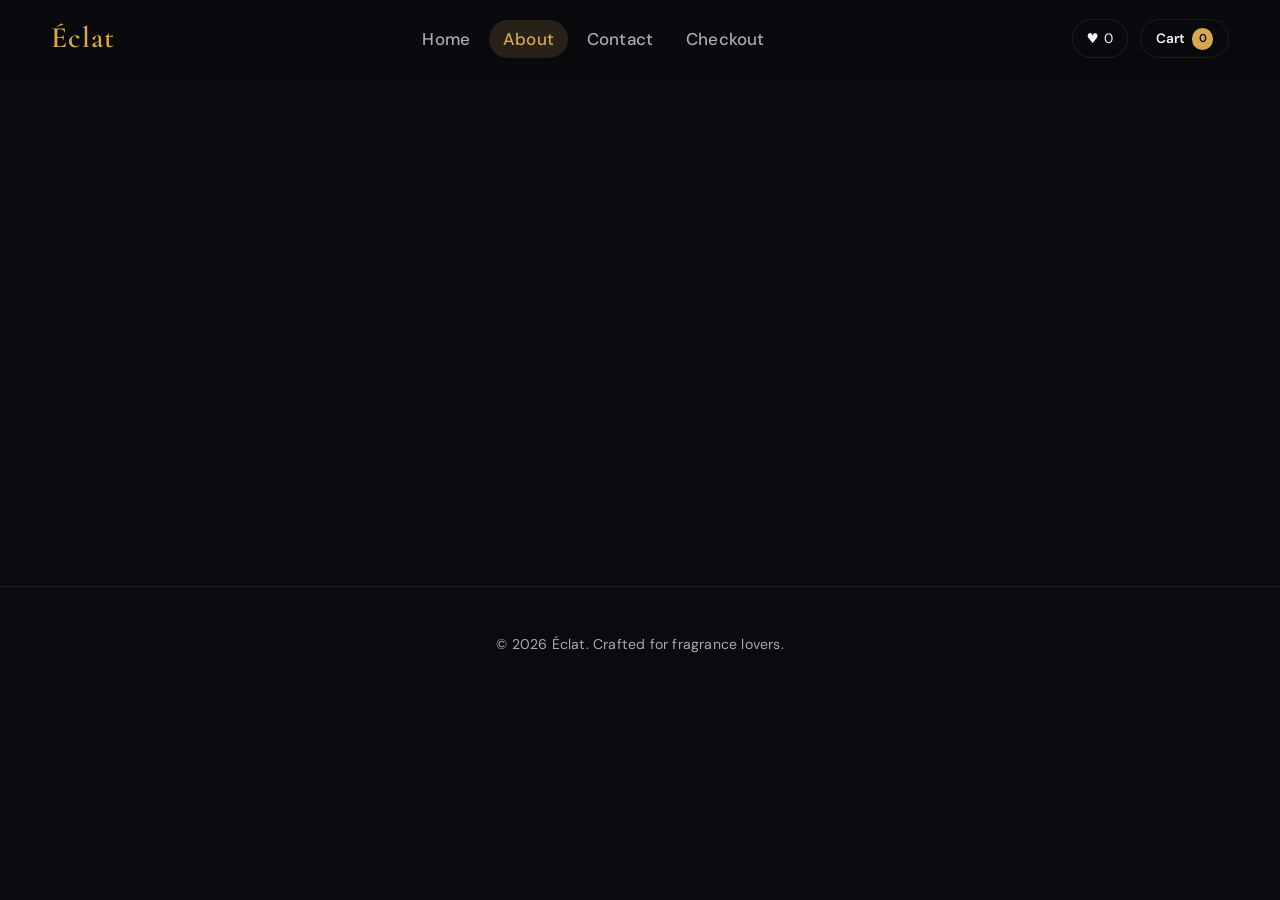
==== commit 291d214b: "Add product images, scent discovery, and modular storefront architecture. Move catalog to products.j" ====
--- a/about.html
+++ b/about.html
@@ -68,6 +68,9 @@
   </footer>
 
   <script src="scent-profiles.js"></script>
+  <script src="js/core.js"></script>
+  <script src="js/cart.js"></script>
+  <script src="js/ui.js"></script>
   <script src="app.js"></script>
 </body>
 </html>
--- a/styles.css
+++ b/styles.css
@@ -19,6 +19,11 @@
   --font-display: "Cormorant Garamond", Georgia, serif;
   --font-body: "DM Sans", system-ui, sans-serif;
   --img-ratio: 4 / 5;
+  --text-base: 1.0625rem;
+  --text-sm: 0.9375rem;
+  --text-lg: 1.1875rem;
+  --leading-body: 1.65;
+  --tracking-body: 0.012em;
 }
 
 @media (prefers-reduced-motion: reduce) {
@@ -35,9 +40,11 @@
 body {
   margin: 0;
   font-family: var(--font-body);
+  font-size: var(--text-base);
   background: var(--bg);
   color: var(--text);
-  line-height: 1.6;
+  line-height: var(--leading-body);
+  letter-spacing: var(--tracking-body);
   -webkit-font-smoothing: antialiased;
 }
 
@@ -387,15 +394,52 @@
   background: #0d0d12;
 }
 
-.product-card__media img {
+.product-card__img {
+  position: absolute;
+  inset: 0;
   width: 100%;
   height: 100%;
   object-fit: cover;
-  transition: transform 0.6s cubic-bezier(0.22, 1, 0.36, 1);
-}
-
-.product-card:hover .product-card__media img {
-  transform: scale(1.06);
+  transition: opacity 0.55s ease, transform 0.6s cubic-bezier(0.22, 1, 0.36, 1);
+}
+
+.product-card__img--primary { opacity: 1; z-index: 1; }
+.product-card__img--hover { opacity: 0; z-index: 2; }
+
+.product-card:hover .product-card__img--primary { opacity: 0; }
+.product-card:hover .product-card__img--hover:not([style*="display: none"]) { opacity: 1; }
+
+.product-card:hover .product-card__img--hover[style*="display: none"] ~ .product-card__notes-panel,
+.product-card:hover .product-card__img--hover:not([style*="display: none"]) ~ .product-card__notes-panel { opacity: 0; }
+
+.product-card__notes-panel {
+  position: absolute;
+  inset: 0;
+  z-index: 3;
+  display: flex;
+  flex-direction: column;
+  justify-content: flex-end;
+  padding: 1rem;
+  background: linear-gradient(transparent 30%, rgba(10, 10, 15, 0.92));
+  opacity: 0;
+  transition: opacity 0.45s ease;
+  pointer-events: none;
+}
+
+.product-card:hover .product-card__notes-panel { opacity: 1; }
+.product-card__notes-panel p { margin: 0.35rem 0 0; font-size: var(--text-sm); }
+.product-card__notes-panel small { color: var(--muted); font-size: 0.8rem; }
+
+.family-badge {
+  display: inline-block;
+  font-size: 0.72rem;
+  text-transform: uppercase;
+  letter-spacing: 0.08em;
+  padding: 0.25rem 0.55rem;
+  border-radius: 999px;
+  background: var(--accent-soft);
+  color: var(--accent);
+  border: 1px solid rgba(212, 168, 83, 0.25);
 }
 
 .product-card__overlay {
@@ -1008,17 +1052,697 @@
   margin-top: 0;
 }
 
+/* Filter labels & family pills */
+.filter-label {
+  margin: 1rem 0 0.5rem;
+  font-size: var(--text-sm);
+  color: var(--muted);
+  text-transform: uppercase;
+  letter-spacing: 0.1em;
+}
+
+.family-pills {
+  display: flex;
+  flex-wrap: wrap;
+  gap: 0.45rem;
+  margin-bottom: 1.25rem;
+}
+
+.family-pill {
+  border: 1px solid var(--border);
+  background: transparent;
+  color: var(--muted);
+  padding: 0.4rem 0.85rem;
+  border-radius: 999px;
+  font-family: inherit;
+  font-size: var(--text-sm);
+  cursor: pointer;
+  transition: all var(--transition);
+}
+
+.family-pill:hover,
+.family-pill.is-active {
+  border-color: var(--accent);
+  background: var(--accent-soft);
+  color: var(--accent);
+}
+
+.card-actions { display: flex; gap: 0.35rem; }
+
+.btn--ghost {
+  background: transparent;
+  border: 1px solid var(--border);
+  color: var(--text);
+  box-shadow: none;
+}
+
+.btn--ghost:hover {
+  border-color: var(--accent);
+  color: var(--accent);
+  transform: translateY(-1px);
+}
+
+.btn--full { width: 100%; }
+
+.price-variant-hint {
+  display: flex;
+  flex-wrap: wrap;
+  gap: 0.5rem 0.75rem;
+  align-items: center;
+  font-size: var(--text-sm);
+  color: var(--muted);
+  margin: -0.25rem 0 1rem;
+}
+
+.size-hint.is-active { color: var(--accent); font-weight: 600; }
+.size-hint-sep { opacity: 0.35; }
+
+/* Quick-add drawer */
+.quick-drawer {
+  position: fixed;
+  inset: 0;
+  z-index: 300;
+  pointer-events: none;
+}
+
+.quick-drawer.is-open { pointer-events: auto; }
+
+.quick-drawer__backdrop {
+  position: absolute;
+  inset: 0;
+  background: rgba(0, 0, 0, 0.55);
+  opacity: 0;
+  transition: opacity 0.35s;
+}
+
+.quick-drawer.is-open .quick-drawer__backdrop { opacity: 1; }
+
+.quick-drawer__panel {
+  position: absolute;
+  right: 0;
+  top: 0;
+  bottom: 0;
+  width: min(380px, 92vw);
+  background: var(--card);
+  border-left: 1px solid var(--border);
+  padding: 1.5rem;
+  transform: translateX(100%);
+  transition: transform 0.4s cubic-bezier(0.22, 1, 0.36, 1);
+  overflow-y: auto;
+}
+
+.quick-drawer.is-open .quick-drawer__panel { transform: translateX(0); }
+
+.quick-drawer__close {
+  position: absolute;
+  top: 1rem;
+  right: 1rem;
+  background: none;
+  border: none;
+  color: var(--text);
+  font-size: 1.5rem;
+  cursor: pointer;
+}
+
+.quick-drawer__body { padding-top: 0.5rem; }
+.quick-drawer__img {
+  width: 120px;
+  height: 120px;
+  object-fit: cover;
+  border-radius: var(--radius);
+  margin-bottom: 1rem;
+}
+
+.quick-drawer__meta { color: var(--muted); font-size: var(--text-sm); }
+
+/* Accord wheel */
+.accord-wheel {
+  display: grid;
+  grid-template-columns: auto 1fr;
+  gap: 1.25rem;
+  align-items: center;
+  margin-bottom: 1.5rem;
+}
+
+.accord-wheel__ring {
+  position: relative;
+  width: 120px;
+  height: 120px;
+  border-radius: 50%;
+}
+
+.accord-wheel__segment {
+  position: absolute;
+  inset: 8px;
+  border-radius: 50%;
+  border: 3px solid transparent;
+}
+
+.accord-wheel__segment--top { border-top-color: #6eb5ff; transform: rotate(0deg); }
+.accord-wheel__segment--heart { border-right-color: #e08ac4; transform: rotate(120deg); }
+.accord-wheel__segment--base { border-bottom-color: var(--accent); transform: rotate(240deg); }
+
+.accord-wheel__center {
+  position: absolute;
+  inset: 28px;
+  border-radius: 50%;
+  background: var(--bg-elevated);
+  display: grid;
+  place-content: center;
+  text-align: center;
+  font-size: var(--text-sm);
+  border: 1px solid var(--border);
+}
+
+.accord-wheel__center span { font-weight: 600; color: var(--accent); }
+.accord-wheel__center small { color: var(--muted); font-size: 0.65rem; text-transform: uppercase; }
+
+.accord-wheel__legend {
+  list-style: none;
+  margin: 0;
+  padding: 0;
+  font-size: var(--text-sm);
+  color: var(--muted);
+}
+
+.accord-wheel__legend li { margin-bottom: 0.35rem; display: flex; align-items: center; gap: 0.5rem; }
+.dot { width: 8px; height: 8px; border-radius: 50%; flex-shrink: 0; }
+.dot--top { background: #6eb5ff; }
+.dot--heart { background: #e08ac4; }
+.dot--base { background: var(--accent); }
+
+/* Checkout flow */
+.checkout-page__main { padding-bottom: 4rem; }
+.checkout-page__intro h2 { font-family: var(--font-display); font-size: 2.25rem; }
+.checkout-page__intro p { color: var(--muted); font-size: var(--text-lg); }
+
+.checkout-layout {
+  display: grid;
+  grid-template-columns: 1fr minmax(300px, 360px);
+  gap: 2rem;
+  align-items: start;
+}
+
+.checkout-step {
+  border: 1px solid var(--border);
+  border-radius: var(--radius-lg);
+  margin-bottom: 0.75rem;
+  overflow: hidden;
+  background: var(--card);
+}
+
+.checkout-step__head {
+  width: 100%;
+  display: flex;
+  align-items: center;
+  gap: 0.85rem;
+  padding: 1rem 1.15rem;
+  background: transparent;
+  border: none;
+  color: var(--text);
+  font-family: inherit;
+  font-size: var(--text-lg);
+  cursor: pointer;
+  text-align: left;
+  transition: background 0.25s;
+}
+
+.checkout-step__head:hover { background: rgba(255, 255, 255, 0.03); }
+
+.checkout-step__num {
+  width: 28px;
+  height: 28px;
+  border-radius: 50%;
+  background: var(--accent-soft);
+  color: var(--accent);
+  display: grid;
+  place-items: center;
+  font-size: 0.85rem;
+  font-weight: 700;
+}
+
+.checkout-step.is-open .checkout-step__num {
+  background: var(--accent);
+  color: #111;
+}
+
+.checkout-step__chevron {
+  margin-left: auto;
+  width: 10px;
+  height: 10px;
+  border-right: 2px solid var(--muted);
+  border-bottom: 2px solid var(--muted);
+  transform: rotate(45deg);
+  transition: transform 0.3s;
+}
+
+.checkout-step.is-open .checkout-step__chevron { transform: rotate(-135deg); }
+
+.checkout-step__body {
+  padding: 0 1.15rem 1.15rem;
+  animation: stepIn 0.35s ease;
+}
+
+@keyframes stepIn {
+  from { opacity: 0; transform: translateY(-6px); }
+  to { opacity: 1; transform: translateY(0); }
+}
+
+.field {
+  display: flex;
+  flex-direction: column;
+  gap: 0.35rem;
+}
+
+.field span {
+  font-size: var(--text-sm);
+  color: var(--muted);
+  text-transform: uppercase;
+  letter-spacing: 0.06em;
+}
+
+.delivery-options { display: grid; gap: 0.65rem; margin-bottom: 1rem; }
+
+.delivery-option {
+  display: flex;
+  align-items: flex-start;
+  gap: 0.75rem;
+  padding: 0.9rem 1rem;
+  border: 1px solid var(--border);
+  border-radius: var(--radius);
+  cursor: pointer;
+  transition: border-color 0.25s, background 0.25s;
+}
+
+.delivery-option.is-selected,
+.delivery-option:has(input:checked) {
+  border-color: var(--accent);
+  background: var(--accent-soft);
+}
+
+.delivery-option strong { display: block; font-size: var(--text-base); }
+.delivery-option span { font-size: var(--text-sm); color: var(--muted); }
+
+.checkout-summary__inner {
+  background: var(--card);
+  border: 1px solid var(--border);
+  border-radius: var(--radius-lg);
+  padding: 1.35rem;
+}
+
+.checkout-summary {
+  position: relative;
+}
+
+.checkout-summary__inner {
+  position: sticky;
+  top: 6rem;
+}
+
+.checkout-summary h3 {
+  font-family: var(--font-display);
+  font-size: 1.5rem;
+  margin: 0 0 1rem;
+}
+
+.checkout-summary__lines {
+  max-height: 280px;
+  overflow-y: auto;
+  margin-bottom: 1rem;
+}
+
+.checkout-line {
+  display: grid;
+  grid-template-columns: 52px 1fr auto;
+  gap: 0.65rem;
+  padding: 0.65rem 0;
+  border-bottom: 1px solid var(--border);
+  font-size: var(--text-sm);
+}
+
+.checkout-line__info { display: flex; flex-direction: column; gap: 0.15rem; }
+.checkout-line__info span { color: var(--muted); font-size: 0.82rem; }
+.checkout-line__end { text-align: right; }
+.checkout-line__price { display: block; color: var(--accent); font-weight: 600; margin-bottom: 0.25rem; }
+
+.checkout-summary__totals {
+  margin: 0;
+  padding-top: 0.75rem;
+  border-top: 1px solid var(--border);
+}
+
+.checkout-summary__totals div {
+  display: flex;
+  justify-content: space-between;
+  padding: 0.35rem 0;
+  font-size: var(--text-base);
+}
+
+.checkout-summary__totals dt { color: var(--muted); margin: 0; }
+.checkout-summary__totals dd { margin: 0; font-weight: 600; }
+
+.checkout-summary__grand {
+  margin-top: 0.5rem;
+  padding-top: 0.65rem !important;
+  border-top: 1px dashed var(--border);
+  font-size: 1.15rem !important;
+}
+
+.checkout-summary__grand dd { color: var(--accent); font-size: 1.25rem; }
+
+.shipping-note {
+  font-size: var(--text-sm);
+  color: var(--muted);
+  margin: 0.85rem 0 0;
+}
+
+.checkout-loader {
+  position: fixed;
+  inset: 0;
+  z-index: 400;
+  background: rgba(10, 10, 15, 0.88);
+  display: grid;
+  place-items: center;
+  opacity: 0;
+  pointer-events: none;
+  transition: opacity 0.3s;
+}
+
+.checkout-loader.is-active {
+  opacity: 1;
+  pointer-events: auto;
+}
+
+.checkout-loader__spinner {
+  width: 48px;
+  height: 48px;
+  border: 3px solid var(--border);
+  border-top-color: var(--accent);
+  border-radius: 50%;
+  animation: spin 0.8s linear infinite;
+}
+
+@keyframes spin { to { transform: rotate(360deg); } }
+
+.checkout-loader p { margin-top: 1rem; color: var(--muted); }
+
+.checkout-items-mobile { display: none; }
+
+.cart-bar__main { flex: 1; }
+
+.shipping-progress { margin-top: 0.75rem; max-width: 320px; }
+.shipping-progress__bar {
+  height: 4px;
+  background: rgba(255, 255, 255, 0.08);
+  border-radius: 999px;
+  overflow: hidden;
+  margin-bottom: 0.35rem;
+}
+
+.shipping-progress__bar span {
+  display: block;
+  height: 100%;
+  width: 0;
+  background: linear-gradient(90deg, var(--accent-dark), var(--accent));
+  border-radius: 999px;
+  transition: width 0.5s ease;
+}
+
+.shipping-progress p { margin: 0; font-size: 0.82rem; color: var(--muted); }
+
+.recently-viewed__grid {
+  display: flex;
+  gap: 1rem;
+  overflow-x: auto;
+  padding-bottom: 0.5rem;
+  margin-bottom: 2rem;
+}
+
+.recent-card {
+  flex: 0 0 120px;
+  text-decoration: none;
+  color: inherit;
+  text-align: center;
+  transition: transform 0.25s;
+}
+
+.recent-card:hover { transform: translateY(-3px); }
+.recent-card img {
+  width: 100%;
+  aspect-ratio: 4/5;
+  object-fit: cover;
+  border-radius: var(--radius);
+  margin-bottom: 0.5rem;
+}
+
+.recent-card span { display: block; font-size: var(--text-sm); font-weight: 500; }
+.recent-card small { color: var(--accent); font-size: 0.8rem; }
+
+.visually-hidden {
+  position: absolute;
+  width: 1px;
+  height: 1px;
+  padding: 0;
+  margin: -1px;
+  overflow: hidden;
+  clip: rect(0, 0, 0, 0);
+  border: 0;
+}
+
+/* Typography scale bumps */
+.hero h2 { font-size: clamp(2.5rem, 6.5vw, 4rem); }
+.hero p { font-size: 1.15rem; }
+.category-showcase h3, .controls h3, .section-title { font-size: 2rem; }
+.product-body h4 { font-size: 1.08rem; }
+.price { font-size: 1.2rem; }
+.price--lg { font-size: 2rem; }
+.page-content h2 { font-size: 2.35rem; }
+.nav-menu a { font-size: var(--text-base); }
+.announcement { font-size: var(--text-sm); }
+
+.text-muted { color: var(--muted); font-size: var(--text-base); }
+
+.search-wrap { position: relative; margin-bottom: 0.75rem; }
+.search-suggestions {
+  position: absolute;
+  top: 100%;
+  left: 0;
+  right: 0;
+  z-index: 50;
+  background: var(--card);
+  border: 1px solid var(--border);
+  border-radius: var(--radius);
+  margin-top: 0.35rem;
+  overflow: hidden;
+  box-shadow: var(--shadow);
+}
+.search-suggestion {
+  display: flex;
+  justify-content: space-between;
+  align-items: center;
+  width: 100%;
+  padding: 0.65rem 1rem;
+  border: none;
+  background: transparent;
+  color: var(--text);
+  font-family: inherit;
+  text-align: left;
+  cursor: pointer;
+  transition: background 0.2s;
+}
+.search-suggestion:hover { background: var(--accent-soft); }
+.search-suggestion small { color: var(--muted); }
+
+.nav-toggle {
+  display: none;
+  flex-direction: column;
+  gap: 5px;
+  background: none;
+  border: none;
+  padding: 0.4rem;
+  cursor: pointer;
+}
+.nav-toggle span {
+  display: block;
+  width: 22px;
+  height: 2px;
+  background: var(--text);
+  transition: transform 0.3s, opacity 0.3s;
+}
+.nav-toggle[aria-expanded="true"] span:nth-child(1) { transform: translateY(7px) rotate(45deg); }
+.nav-toggle[aria-expanded="true"] span:nth-child(2) { opacity: 0; }
+.nav-toggle[aria-expanded="true"] span:nth-child(3) { transform: translateY(-7px) rotate(-45deg); }
+
+.wishlist-pill {
+  display: inline-flex;
+  align-items: center;
+  gap: 0.35rem;
+  padding: 0.45rem 0.85rem;
+  border-radius: 999px;
+  border: 1px solid var(--border);
+  color: var(--text);
+  text-decoration: none;
+  font-size: 0.85rem;
+}
+.wishlist-pill.is-active, .wishlist-pill:hover { border-color: var(--accent); color: var(--accent); }
+
+.wishlist-btn {
+  position: absolute;
+  top: 0.65rem;
+  right: 0.65rem;
+  z-index: 5;
+  width: 34px;
+  height: 34px;
+  border-radius: 50%;
+  border: 1px solid var(--border);
+  background: rgba(10, 10, 15, 0.75);
+  color: var(--muted);
+  font-size: 1rem;
+  cursor: pointer;
+  transition: all 0.25s;
+}
+.wishlist-btn.is-active { color: #e85d5d; border-color: #e85d5d; background: rgba(232, 93, 93, 0.15); }
+.product-card { position: relative; }
+
+.badge--sample { border: 1px dashed var(--accent); color: var(--accent); background: transparent; }
+
+.pdp-thumbs {
+  display: flex;
+  gap: 0.5rem;
+  margin-top: 0.75rem;
+}
+.pdp-thumb {
+  flex: 1;
+  padding: 0.5rem;
+  border: 1px solid var(--border);
+  border-radius: var(--radius);
+  background: transparent;
+  color: var(--muted);
+  font-family: inherit;
+  font-size: 0.82rem;
+  cursor: pointer;
+  transition: all 0.25s;
+}
+.pdp-thumb.is-active, .pdp-thumb:hover { border-color: var(--accent); color: var(--accent); background: var(--accent-soft); }
+
+.similar-products { margin-top: 2.5rem; padding-top: 2rem; border-top: 1px solid var(--border); }
+.similar-products__grid {
+  display: grid;
+  grid-template-columns: repeat(auto-fill, minmax(140px, 1fr));
+  gap: 0.85rem;
+}
+.similar-card {
+  display: flex;
+  flex-direction: column;
+  align-items: center;
+  text-align: center;
+  padding: 0.75rem;
+  border: 1px solid var(--border);
+  border-radius: var(--radius);
+  text-decoration: none;
+  color: inherit;
+  transition: border-color 0.25s, transform 0.25s;
+}
+.similar-card:hover { border-color: var(--accent); transform: translateY(-2px); }
+.similar-card img { border-radius: 8px; margin-bottom: 0.5rem; object-fit: cover; }
+.similar-card span { font-size: 0.82rem; font-weight: 500; }
+.similar-card small { color: var(--accent); font-size: 0.78rem; }
+
+.pdp-sticky-bar {
+  display: none;
+  position: fixed;
+  bottom: 0;
+  left: 0;
+  right: 0;
+  z-index: 95;
+  padding: 0.75rem 1rem;
+  background: rgba(16, 16, 22, 0.95);
+  backdrop-filter: blur(12px);
+  border-top: 1px solid var(--border);
+  align-items: center;
+  justify-content: space-between;
+  gap: 1rem;
+}
+.pdp-sticky-bar__price { font-weight: 700; color: var(--accent); font-size: 1.1rem; }
+
+.modal-content--quiz { max-width: 520px; }
+.quiz-progress-wrap {
+  height: 4px;
+  background: rgba(255, 255, 255, 0.08);
+  border-radius: 999px;
+  margin: 1rem 0 1.25rem;
+  overflow: hidden;
+}
+.quiz-progress {
+  display: block;
+  height: 100%;
+  width: 0;
+  background: var(--accent);
+  border-radius: 999px;
+  transition: width 0.4s ease;
+}
+.quiz-step-count { font-size: 0.82rem; color: var(--muted); text-transform: uppercase; letter-spacing: 0.08em; }
+.quiz-options { display: grid; gap: 0.55rem; margin: 1rem 0; }
+.quiz-option {
+  padding: 0.85rem 1rem;
+  border: 1px solid var(--border);
+  border-radius: var(--radius);
+  background: transparent;
+  color: var(--text);
+  font-family: inherit;
+  font-size: var(--text-base);
+  text-align: left;
+  cursor: pointer;
+  transition: all 0.25s;
+}
+.quiz-option:hover { border-color: var(--accent); background: var(--accent-soft); }
+.quiz-results { display: grid; gap: 0.65rem; margin: 1rem 0; }
+.quiz-result-card {
+  display: flex;
+  gap: 0.85rem;
+  align-items: center;
+  padding: 0.75rem;
+  border: 1px solid var(--border);
+  border-radius: var(--radius);
+  text-decoration: none;
+  color: inherit;
+  transition: border-color 0.25s;
+}
+.quiz-result-card:hover { border-color: var(--accent); }
+.quiz-result-card img { border-radius: 8px; object-fit: cover; flex-shrink: 0; }
+.quiz-result-card span { display: block; font-size: 0.82rem; color: var(--muted); margin-top: 0.2rem; }
+.quiz-result-intro { color: var(--muted); margin-bottom: 0.5rem; }
+
+.product-card:hover .product-card__img--hover[style*="display: none"] ~ .product-card__notes-panel,
+.product-card__media:not(:has(.product-card__img--hover:not([style*="display: none"]))) .product-card__notes-panel {
+  opacity: 1;
+}
+
 @media (max-width: 900px) {
   .category-cards { grid-template-columns: 1fr; }
   .trust-strip { grid-template-columns: repeat(2, 1fr); }
   .control-grid { grid-template-columns: 1fr; }
   .product-detail-layout { grid-template-columns: 1fr; }
+  .checkout-layout { grid-template-columns: 1fr; }
+  .checkout-summary__inner { position: static; }
+  .checkout-items-mobile { display: block; margin-top: 1.5rem; }
+  .accord-wheel { grid-template-columns: 1fr; justify-items: center; }
 }
 
 @media (max-width: 760px) {
+  .nav-toggle { display: flex; }
+  .nav-wrap nav { width: 100%; order: 3; }
+  .nav-menu {
+    display: none;
+    flex-direction: column;
+    width: 100%;
+    padding: 0.5rem 0 0;
+  }
+  #siteNav.is-open .nav-menu { display: flex; }
   .nav-wrap { flex-wrap: wrap; }
-  .nav-menu { width: 100%; justify-content: center; }
   .cart-bar { flex-direction: column; align-items: stretch; }
   .scent-layer { grid-template-columns: 1fr; }
   .sticky-cart { left: 1rem; right: 1rem; }
-}
+  .pdp-sticky-bar { display: flex; }
+  body:has(#pdpStickyBar) .site-footer { padding-bottom: 4.5rem; }
+}
